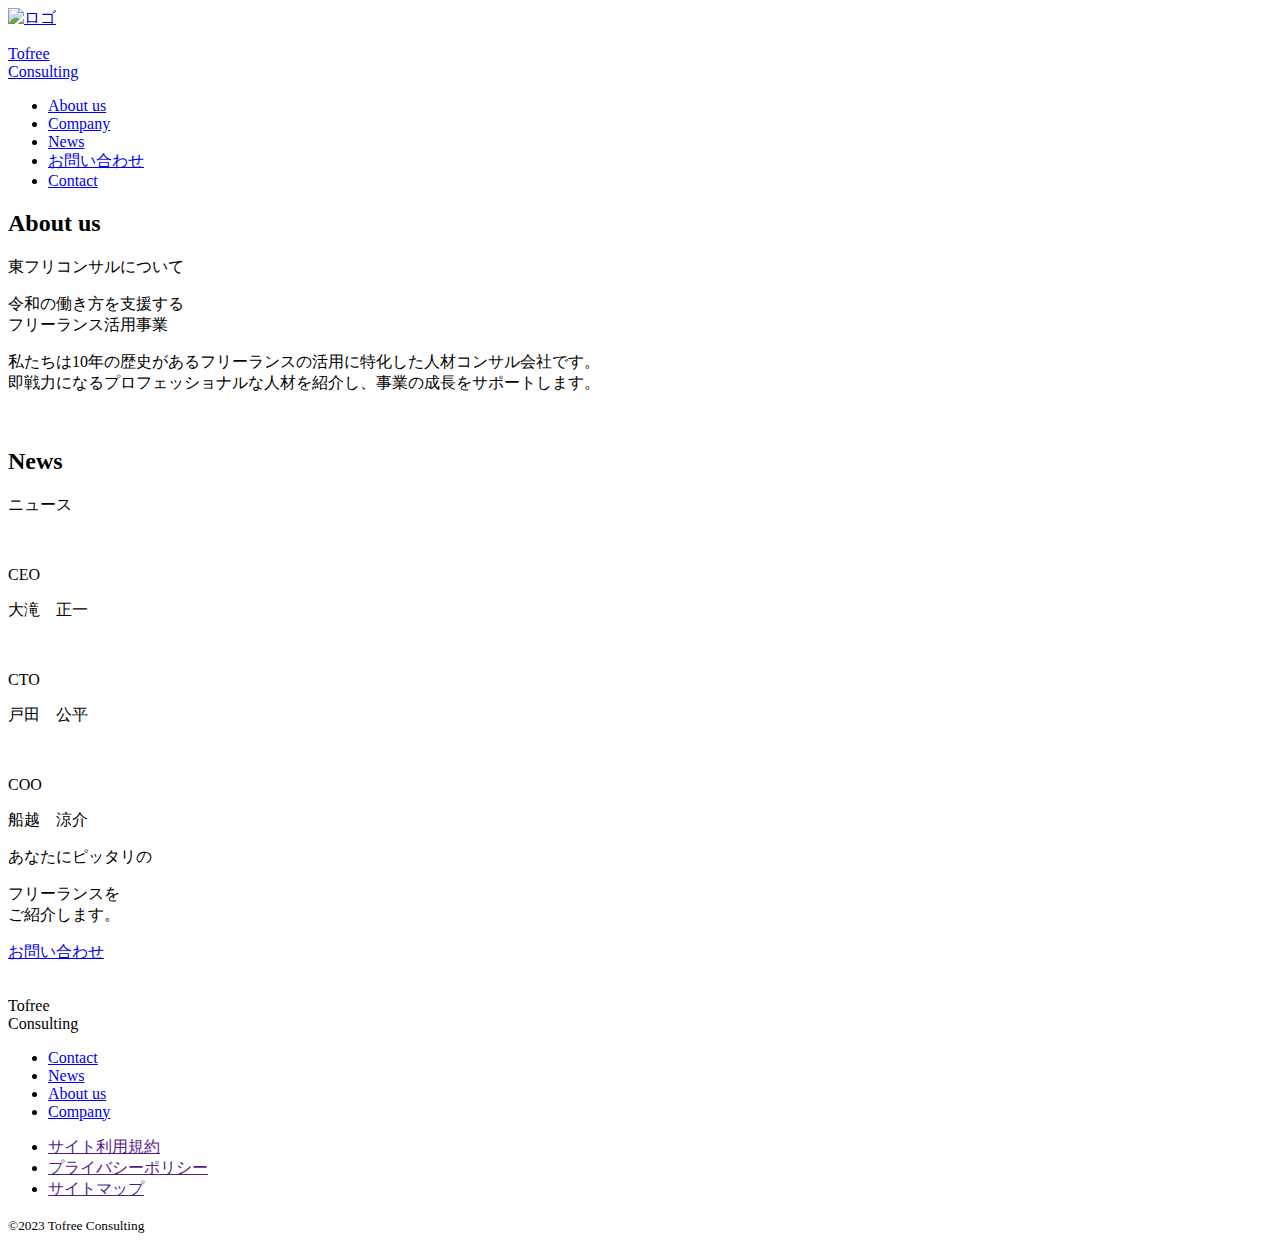
==== about.html @ 8a2fb038 "Create about.html" ====
<!DOCTYPE html>
<html lang="ja">
<head>
  <meta charset="UTF-8">
  <meta http-equiv="X-UA-Compatible" content="IE=edge">
  <meta name="viewport" content="width=device-width, initial-scale=1.0">
  <title>Tofree Consulting フリーランスの活用をコンサルする東フリコンサル</title>
   <!-- google font -->
   <link rel="preconnect" href="https://fonts.googleapis.com">
   <link rel="preconnect" href="https://fonts.gstatic.com" crossorigin>
   <link href="https://fonts.googleapis.com/css2?family=Montserrat:wght@400;500;600;700&family=Noto+Sans+JP:wght@400;500;700&display=swap" rel="stylesheet">
   <!-- jquery -->
   <script src="https://ajax.googleapis.com/ajax/libs/jquery/3.6.3/jquery.min.js"></script>
  <!-- original -->
  <link rel="stylesheet" href="./css/style.css">
  <script src="./js/style.min.js"></script>
</head>
<body>
  <header class="p-header" id="js-header">
    <div class="p-header__inner l-inner">
      <a href="index.html" class="p-header__logo c-logo">
        <img class="p-header__logo-img c-logo__img" src="./img/Logo.jpg" alt="ロゴ">
        <p class="p-header__logo-text c-logo__text">Tofree<br>Consulting</p>
      </a><!-- /.p-header__logo -->
      <div class="p-hamburger" id="js-hamburger">
        <span class="p-hamburger__icon"></span>
        <span class="p-hamburger__icon"></span>
        <span class="p-hamburger__icon"></span>
      </div>
      <nav class="p-header__nav">
        <ul class="p-header__lists">
          <li class="p-header__list">
            <a href="about.html" class="p-header__link">About us</a>
          </li>
          <li class="p-header__list">
            <a href="company.html" class="p-header__link">Company</a>
          </li>
          <li class="p-header__list">
            <a href="news.html" class="p-header__link">News</a>
          </li>
          <li class="p-header__list">
            <a href="contact.html" class="p-header__btn c-btn u-hidden-sp">お問い合わせ</a>
          </li>
          <li class="p-header__list">
            <a href="contact.html" class="p-header__link u-hidden-pc u-hidden-tab">Contact</a>
          </li>
        </ul>
      </nav>
    </div> <!-- /.p-header_inner -->
  </header>

  <div class="p-other-hero p-other-hero--about">
    <div class="c-section-head--white c-section-head p-other-hero__head">
      <h2 class="c-section-head__title">About us</h2>
      <p class="c-section-head__sub">東フリコンサルについて</p>
    </div><!-- /.c-section-head -->
  </div><!-- /.p-other-hero -->

  <div class="l-other-main">
    <div class="l-inner">
      <div class="p-about-head">
        <div class="p-about-head__body">
          <p class="p-about-head__title">令和の働き方を支援する<br>
            フリーランス活用事業</p>
          <p class="p-about-head__text">私たちは10年の歴史があるフリーランスの活用に特化した人材コンサル会社です。<br>
            即戦力になるプロフェッショナルな人材を紹介し、事業の成長をサポートします。</p>
        </div><!-- /.p-about-head__body -->
        <div class="p-about-head__img-wrap">
          <img src="./img/abouthead.jpg" alt="" class="p-about-head__img">
        </div><!-- /.p-about-head__img-wrap -->
      </div><!-- /.p-about-head -->
      <div class="p-about-cards">
        <div class="c-section-head">
          <h2 class="c-section-head__title">News</h2>
          <p class="c-section-head__sub">ニュース</p>
        </div><!-- /.c-section-head -->
        <div class="p-about-cards__items l-col3-cards">
          <div class="p-about-cards__item l-col3-cards__item">
            <img src="./img/aboutcard3.jpg" alt="" class="p-about-cards__img">
            <p class="p-about-cards__label">CEO</p>
            <p class="p-about-cards__name">大滝　正一</p>
          </div><!-- /.p-about-cards__item l-col3-cards__item -->
          <div class="p-about-cards__item l-col3-cards__item">
            <img src="./img/aboutcard2.jpg" alt="" class="p-about-cards__img">
            <p class="p-about-cards__label">CTO</p>
            <p class="p-about-cards__name">戸田　公平</p>
          </div><!-- /.p-about-cards__item l-col3-cards__item -->
          <div class="p-about-cards__item l-col3-cards__item">
            <img src="./img/aboutcard1.jpg" alt="" class="p-about-cards__img">
            <p class="p-about-cards__label">COO</p>
            <p class="p-about-cards__name">船越　涼介</p>
          </div><!-- /.p-about-cards__item l-col3-cards__item -->
        </div><!-- /.p-about-cards__items -->
      </div><!-- .p-about-cards -->
    </div><!-- /.l-inner -->
  </div><!-- /.l-other-main -->

  <div class="p-footer-contact">
    <div class="p-footer-contact__inner">
      <div class="p-footer-contact__body">
        <p class="p-footer-contact__text">
          あなたに<span class="p-footer-contact__text--strong">ピッタリ</span>の
        </p>
        <p class="p-footer-contact__text">
          <span class="p-footer-contact__text--big u-is-red">フリーランス</span>を<span class="u-is-red p-footer-contact__text--big"><br class="u-hidden-pc u-hidden-tab">ご紹介</span>します。
        </p>
        <a href="contact.html" class="p-footer-contact__btn c-btn">お問い合わせ</a>
      </div> <!-- /.p-footer-contact__body -->
    </div><!-- /.p-footer-contact_inner l-inner -->
  </div><!-- /.p-footer-contact -->

  <footer class="p-footer">
    <div class="p-footer__inner l-inner">
      <div class="p-footer__logo c-logo">
        <img src="./img/Logo.jpg" alt="" class="p-footer__logo-img">
        <p class="p-footer__logo-text c-logo__text">Tofree<br>Consulting</p>
      </div><!-- /.p-footer__logo -->
      <div class="p-footer__separate"></div>
      <nav class="p-footer__nav">
        <ul class="p-footer__nav-lists">
          <li class="p-footer__nav-list">
            <a href="contact.html" class="p-footer__nav-link">Contact</a>
          </li>
          <li class="p-footer__nav-list">
            <a href="news.html" class="p-footer__nav-link">News</a>
          </li>
          <li class="p-footer__nav-list">
            <a href="about.html" class="p-footer__nav-link">About us</a>
          </li>
          <li class="p-footer__nav-list">
            <a href="company.html" class="p-footer__nav-link">Company</a>
          </li>
        </ul>
        <ul class="p-footer__nav-lists">
          <li class="p-footer__nav-list2">
            <a href="" class="p-footer__nav-link">サイト利用規約</a>
          </li>
          <li class="p-footer__nav-list2">
            <a href="" class="p-footer__nav-link">プライバシーポリシー</a>
          </li>
          <li class="p-footer__nav-list2">
            <a href="" class="p-footer__nav-link">サイトマップ</a>
          </li>
        </ul>
      </nav><!-- /.p-footer__nav -->
    </div><!-- /.p-footer__inner inner -->
  </footer>

  <div class="p-copy">
    <div class="p-copy__inner inner">
      <small class="p-copy__text">©2023 Tofree Consulting</small>
    </div><!-- /.p-copy__inner inner -->
  </div><!-- /.p-copy -->
</body>
</html>
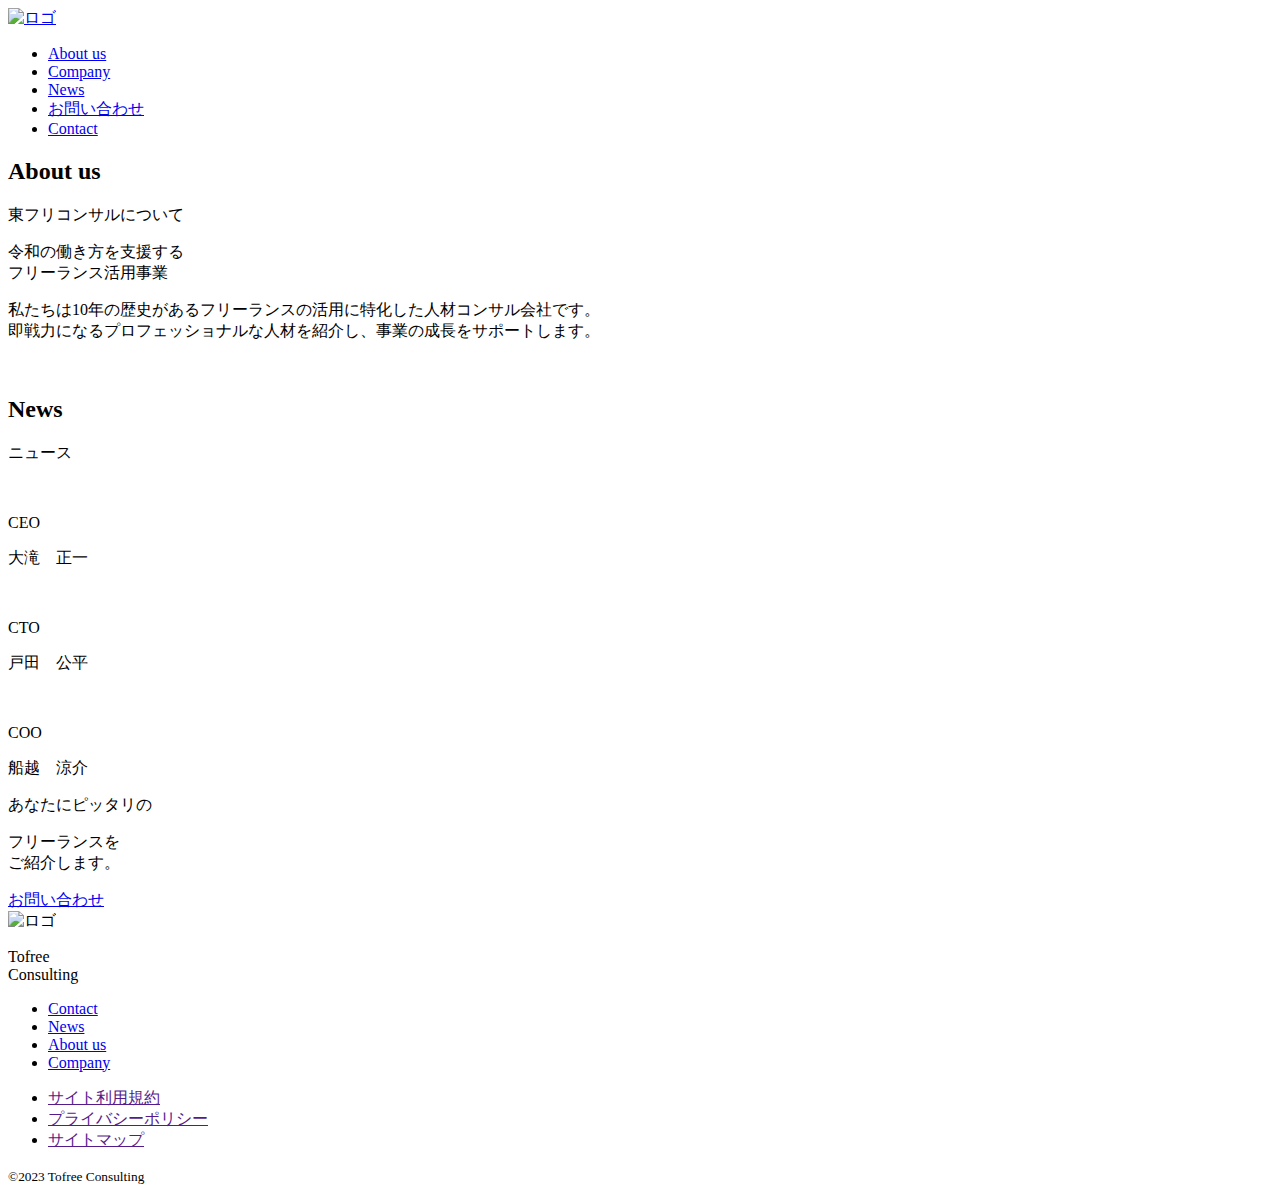
==== commit 7ffa2ac8: "Update about.html" ====
--- a/about.html
+++ b/about.html
@@ -1,155 +1,157 @@
 <!DOCTYPE html>
 <html lang="ja">
+
 <head>
-  <meta charset="UTF-8">
-  <meta http-equiv="X-UA-Compatible" content="IE=edge">
-  <meta name="viewport" content="width=device-width, initial-scale=1.0">
-  <title>Tofree Consulting フリーランスの活用をコンサルする東フリコンサル</title>
-   <!-- google font -->
-   <link rel="preconnect" href="https://fonts.googleapis.com">
-   <link rel="preconnect" href="https://fonts.gstatic.com" crossorigin>
-   <link href="https://fonts.googleapis.com/css2?family=Montserrat:wght@400;500;600;700&family=Noto+Sans+JP:wght@400;500;700&display=swap" rel="stylesheet">
-   <!-- jquery -->
-   <script src="https://ajax.googleapis.com/ajax/libs/jquery/3.6.3/jquery.min.js"></script>
-  <!-- original -->
-  <link rel="stylesheet" href="./css/style.css">
-  <script src="./js/style.min.js"></script>
+	<meta charset="UTF-8">
+	<meta http-equiv="X-UA-Compatible" content="IE=edge">
+	<meta name="viewport" content="width=device-width, initial-scale=1.0">
+	<title>Tofree Consulting フリーランスの活用をコンサルする東フリコンサル</title>
+	<!-- google font -->
+	<link rel="preconnect" href="https://fonts.googleapis.com">
+	<link rel="preconnect" href="https://fonts.gstatic.com" crossorigin>
+	<link href="https://fonts.googleapis.com/css2?family=Montserrat:wght@400;500;600;700&family=Noto+Sans+JP:wght@400;500;700&display=swap" rel="stylesheet">
+	<!-- jquery -->
+	<script src="https://ajax.googleapis.com/ajax/libs/jquery/3.6.3/jquery.min.js"></script>
+	<!-- original -->
+	<link rel="stylesheet" href="https://yuuu-code.github.io/figma-coco/css/style.css">
+	<script src="https://yuuu-code.github.io/figma-coco/js/style.min.js"></script>
 </head>
+
 <body>
-  <header class="p-header" id="js-header">
-    <div class="p-header__inner l-inner">
-      <a href="index.html" class="p-header__logo c-logo">
-        <img class="p-header__logo-img c-logo__img" src="./img/Logo.jpg" alt="ロゴ">
-        <p class="p-header__logo-text c-logo__text">Tofree<br>Consulting</p>
-      </a><!-- /.p-header__logo -->
-      <div class="p-hamburger" id="js-hamburger">
-        <span class="p-hamburger__icon"></span>
-        <span class="p-hamburger__icon"></span>
-        <span class="p-hamburger__icon"></span>
-      </div>
-      <nav class="p-header__nav">
-        <ul class="p-header__lists">
-          <li class="p-header__list">
-            <a href="about.html" class="p-header__link">About us</a>
-          </li>
-          <li class="p-header__list">
-            <a href="company.html" class="p-header__link">Company</a>
-          </li>
-          <li class="p-header__list">
-            <a href="news.html" class="p-header__link">News</a>
-          </li>
-          <li class="p-header__list">
-            <a href="contact.html" class="p-header__btn c-btn u-hidden-sp">お問い合わせ</a>
-          </li>
-          <li class="p-header__list">
-            <a href="contact.html" class="p-header__link u-hidden-pc u-hidden-tab">Contact</a>
-          </li>
-        </ul>
-      </nav>
-    </div> <!-- /.p-header_inner -->
-  </header>
+	<header class="p-header" id="js-header">
+		<div class="p-header__inner l-inner">
+			<a href="index.html" class="p-header__logo c-logo">
+				<img class="p-header__logo-img c-logo__img" src="https://github.com/Yuuu-code/figma-coco/blob/main/Logo.jpg?raw=true" alt="ロゴ">
+			</a><!-- /.p-header__logo -->
+			<div class="p-hamburger" id="js-hamburger">
+				<span class="p-hamburger__icon"></span>
+				<span class="p-hamburger__icon"></span>
+				<span class="p-hamburger__icon"></span>
+			</div>
+			<nav class="p-header__nav">
+				<ul class="p-header__lists">
+					<li class="p-header__list">
+						<a href="about.html" class="p-header__link">About us</a>
+					</li>
+					<li class="p-header__list">
+						<a href="company.html" class="p-header__link">Company</a>
+					</li>
+					<li class="p-header__list">
+						<a href="news.html" class="p-header__link">News</a>
+					</li>
+					<li class="p-header__list">
+						<a href="contact.html" class="p-header__btn c-btn u-hidden-sp">お問い合わせ</a>
+					</li>
+					<li class="p-header__list">
+						<a href="contact.html" class="p-header__link u-hidden-pc u-hidden-tab">Contact</a>
+					</li>
+				</ul>
+			</nav>
+		</div> <!-- /.p-header_inner -->
+	</header>
 
-  <div class="p-other-hero p-other-hero--about">
-    <div class="c-section-head--white c-section-head p-other-hero__head">
-      <h2 class="c-section-head__title">About us</h2>
-      <p class="c-section-head__sub">東フリコンサルについて</p>
-    </div><!-- /.c-section-head -->
-  </div><!-- /.p-other-hero -->
+	<div class="p-other-hero p-other-hero--about">
+		<div class="c-section-head--white c-section-head p-other-hero__head">
+			<h2 class="c-section-head__title">About us</h2>
+			<p class="c-section-head__sub">東フリコンサルについて</p>
+		</div><!-- /.c-section-head -->
+	</div><!-- /.p-other-hero -->
 
-  <div class="l-other-main">
-    <div class="l-inner">
-      <div class="p-about-head">
-        <div class="p-about-head__body">
-          <p class="p-about-head__title">令和の働き方を支援する<br>
-            フリーランス活用事業</p>
-          <p class="p-about-head__text">私たちは10年の歴史があるフリーランスの活用に特化した人材コンサル会社です。<br>
-            即戦力になるプロフェッショナルな人材を紹介し、事業の成長をサポートします。</p>
-        </div><!-- /.p-about-head__body -->
-        <div class="p-about-head__img-wrap">
-          <img src="./img/abouthead.jpg" alt="" class="p-about-head__img">
-        </div><!-- /.p-about-head__img-wrap -->
-      </div><!-- /.p-about-head -->
-      <div class="p-about-cards">
-        <div class="c-section-head">
-          <h2 class="c-section-head__title">News</h2>
-          <p class="c-section-head__sub">ニュース</p>
-        </div><!-- /.c-section-head -->
-        <div class="p-about-cards__items l-col3-cards">
-          <div class="p-about-cards__item l-col3-cards__item">
-            <img src="./img/aboutcard3.jpg" alt="" class="p-about-cards__img">
-            <p class="p-about-cards__label">CEO</p>
-            <p class="p-about-cards__name">大滝　正一</p>
-          </div><!-- /.p-about-cards__item l-col3-cards__item -->
-          <div class="p-about-cards__item l-col3-cards__item">
-            <img src="./img/aboutcard2.jpg" alt="" class="p-about-cards__img">
-            <p class="p-about-cards__label">CTO</p>
-            <p class="p-about-cards__name">戸田　公平</p>
-          </div><!-- /.p-about-cards__item l-col3-cards__item -->
-          <div class="p-about-cards__item l-col3-cards__item">
-            <img src="./img/aboutcard1.jpg" alt="" class="p-about-cards__img">
-            <p class="p-about-cards__label">COO</p>
-            <p class="p-about-cards__name">船越　涼介</p>
-          </div><!-- /.p-about-cards__item l-col3-cards__item -->
-        </div><!-- /.p-about-cards__items -->
-      </div><!-- .p-about-cards -->
-    </div><!-- /.l-inner -->
-  </div><!-- /.l-other-main -->
+	<div class="l-other-main">
+		<div class="l-inner">
+			<div class="p-about-head">
+				<div class="p-about-head__body">
+					<p class="p-about-head__title">令和の働き方を支援する<br>
+						フリーランス活用事業</p>
+					<p class="p-about-head__text">私たちは10年の歴史があるフリーランスの活用に特化した人材コンサル会社です。<br>
+						即戦力になるプロフェッショナルな人材を紹介し、事業の成長をサポートします。</p>
+				</div><!-- /.p-about-head__body -->
+				<div class="p-about-head__img-wrap">
+					<img src="https://github.com/Yuuu-code/figma-coco/blob/main/abouthead.jpg?raw=true" alt="" class="p-about-head__img">
+				</div><!-- /.p-about-head__img-wrap -->
+			</div><!-- /.p-about-head -->
+			<div class="p-about-cards">
+				<div class="c-section-head">
+					<h2 class="c-section-head__title">News</h2>
+					<p class="c-section-head__sub">ニュース</p>
+				</div><!-- /.c-section-head -->
+				<div class="p-about-cards__items l-col3-cards">
+					<div class="p-about-cards__item l-col3-cards__item">
+						<img src="https://github.com/Yuuu-code/figma-coco/blob/main/aboutcard3.jpg?raw=true" alt="" class="p-about-cards__img">
+						<p class="p-about-cards__label">CEO</p>
+						<p class="p-about-cards__name">大滝　正一</p>
+					</div><!-- /.p-about-cards__item l-col3-cards__item -->
+					<div class="p-about-cards__item l-col3-cards__item">
+						<img src="https://github.com/Yuuu-code/figma-coco/blob/main/aboutcard2.jpg?raw=true" alt="" class="p-about-cards__img">
+						<p class="p-about-cards__label">CTO</p>
+						<p class="p-about-cards__name">戸田　公平</p>
+					</div><!-- /.p-about-cards__item l-col3-cards__item -->
+					<div class="p-about-cards__item l-col3-cards__item">
+						<img src="https://github.com/Yuuu-code/figma-coco/blob/main/aboutcard1.jpg?raw=true" alt="" class="p-about-cards__img">
+						<p class="p-about-cards__label">COO</p>
+						<p class="p-about-cards__name">船越　涼介</p>
+					</div><!-- /.p-about-cards__item l-col3-cards__item -->
+				</div><!-- /.p-about-cards__items -->
+			</div><!-- .p-about-cards -->
+		</div><!-- /.l-inner -->
+	</div><!-- /.l-other-main -->
 
-  <div class="p-footer-contact">
-    <div class="p-footer-contact__inner">
-      <div class="p-footer-contact__body">
-        <p class="p-footer-contact__text">
-          あなたに<span class="p-footer-contact__text--strong">ピッタリ</span>の
-        </p>
-        <p class="p-footer-contact__text">
-          <span class="p-footer-contact__text--big u-is-red">フリーランス</span>を<span class="u-is-red p-footer-contact__text--big"><br class="u-hidden-pc u-hidden-tab">ご紹介</span>します。
-        </p>
-        <a href="contact.html" class="p-footer-contact__btn c-btn">お問い合わせ</a>
-      </div> <!-- /.p-footer-contact__body -->
-    </div><!-- /.p-footer-contact_inner l-inner -->
-  </div><!-- /.p-footer-contact -->
+	<div class="p-footer-contact">
+		<div class="p-footer-contact__inner">
+			<div class="p-footer-contact__body">
+				<p class="p-footer-contact__text">
+					あなたに<span class="p-footer-contact__text--strong">ピッタリ</span>の
+				</p>
+				<p class="p-footer-contact__text">
+					<span class="p-footer-contact__text--big u-is-red">フリーランス</span>を<span class="u-is-red p-footer-contact__text--big"><br class="u-hidden-pc u-hidden-tab">ご紹介</span>します。
+				</p>
+				<a href="contact.html" class="p-footer-contact__btn c-btn">お問い合わせ</a>
+			</div> <!-- /.p-footer-contact__body -->
+		</div><!-- /.p-footer-contact_inner l-inner -->
+	</div><!-- /.p-footer-contact -->
 
-  <footer class="p-footer">
-    <div class="p-footer__inner l-inner">
-      <div class="p-footer__logo c-logo">
-        <img src="./img/Logo.jpg" alt="" class="p-footer__logo-img">
-        <p class="p-footer__logo-text c-logo__text">Tofree<br>Consulting</p>
-      </div><!-- /.p-footer__logo -->
-      <div class="p-footer__separate"></div>
-      <nav class="p-footer__nav">
-        <ul class="p-footer__nav-lists">
-          <li class="p-footer__nav-list">
-            <a href="contact.html" class="p-footer__nav-link">Contact</a>
-          </li>
-          <li class="p-footer__nav-list">
-            <a href="news.html" class="p-footer__nav-link">News</a>
-          </li>
-          <li class="p-footer__nav-list">
-            <a href="about.html" class="p-footer__nav-link">About us</a>
-          </li>
-          <li class="p-footer__nav-list">
-            <a href="company.html" class="p-footer__nav-link">Company</a>
-          </li>
-        </ul>
-        <ul class="p-footer__nav-lists">
-          <li class="p-footer__nav-list2">
-            <a href="" class="p-footer__nav-link">サイト利用規約</a>
-          </li>
-          <li class="p-footer__nav-list2">
-            <a href="" class="p-footer__nav-link">プライバシーポリシー</a>
-          </li>
-          <li class="p-footer__nav-list2">
-            <a href="" class="p-footer__nav-link">サイトマップ</a>
-          </li>
-        </ul>
-      </nav><!-- /.p-footer__nav -->
-    </div><!-- /.p-footer__inner inner -->
-  </footer>
+	<footer class="p-footer">
+		<div class="p-footer__inner l-inner">
+			<div class="p-footer__logo c-logo">
+				<img src="https://github.com/Yuuu-code/figma-coco/blob/main/Logo.jpg?raw=true" alt="ロゴ" class="p-footer__logo-img">
+				<p class="p-footer__logo-text c-logo__text">Tofree<br>Consulting</p>
+			</div><!-- /.p-footer__logo -->
+			<div class="p-footer__separate"></div>
+			<nav class="p-footer__nav">
+				<ul class="p-footer__nav-lists">
+					<li class="p-footer__nav-list">
+						<a href="contact.html" class="p-footer__nav-link">Contact</a>
+					</li>
+					<li class="p-footer__nav-list">
+						<a href="news.html" class="p-footer__nav-link">News</a>
+					</li>
+					<li class="p-footer__nav-list">
+						<a href="about.html" class="p-footer__nav-link">About us</a>
+					</li>
+					<li class="p-footer__nav-list">
+						<a href="company.html" class="p-footer__nav-link">Company</a>
+					</li>
+				</ul>
+				<ul class="p-footer__nav-lists">
+					<li class="p-footer__nav-list2">
+						<a href="" class="p-footer__nav-link">サイト利用規約</a>
+					</li>
+					<li class="p-footer__nav-list2">
+						<a href="" class="p-footer__nav-link">プライバシーポリシー</a>
+					</li>
+					<li class="p-footer__nav-list2">
+						<a href="" class="p-footer__nav-link">サイトマップ</a>
+					</li>
+				</ul>
+			</nav><!-- /.p-footer__nav -->
+		</div><!-- /.p-footer__inner inner -->
+	</footer>
 
-  <div class="p-copy">
-    <div class="p-copy__inner inner">
-      <small class="p-copy__text">©2023 Tofree Consulting</small>
-    </div><!-- /.p-copy__inner inner -->
-  </div><!-- /.p-copy -->
+	<div class="p-copy">
+		<div class="p-copy__inner inner">
+			<small class="p-copy__text">©2023 Tofree Consulting</small>
+		</div><!-- /.p-copy__inner inner -->
+	</div><!-- /.p-copy -->
 </body>
+
 </html>
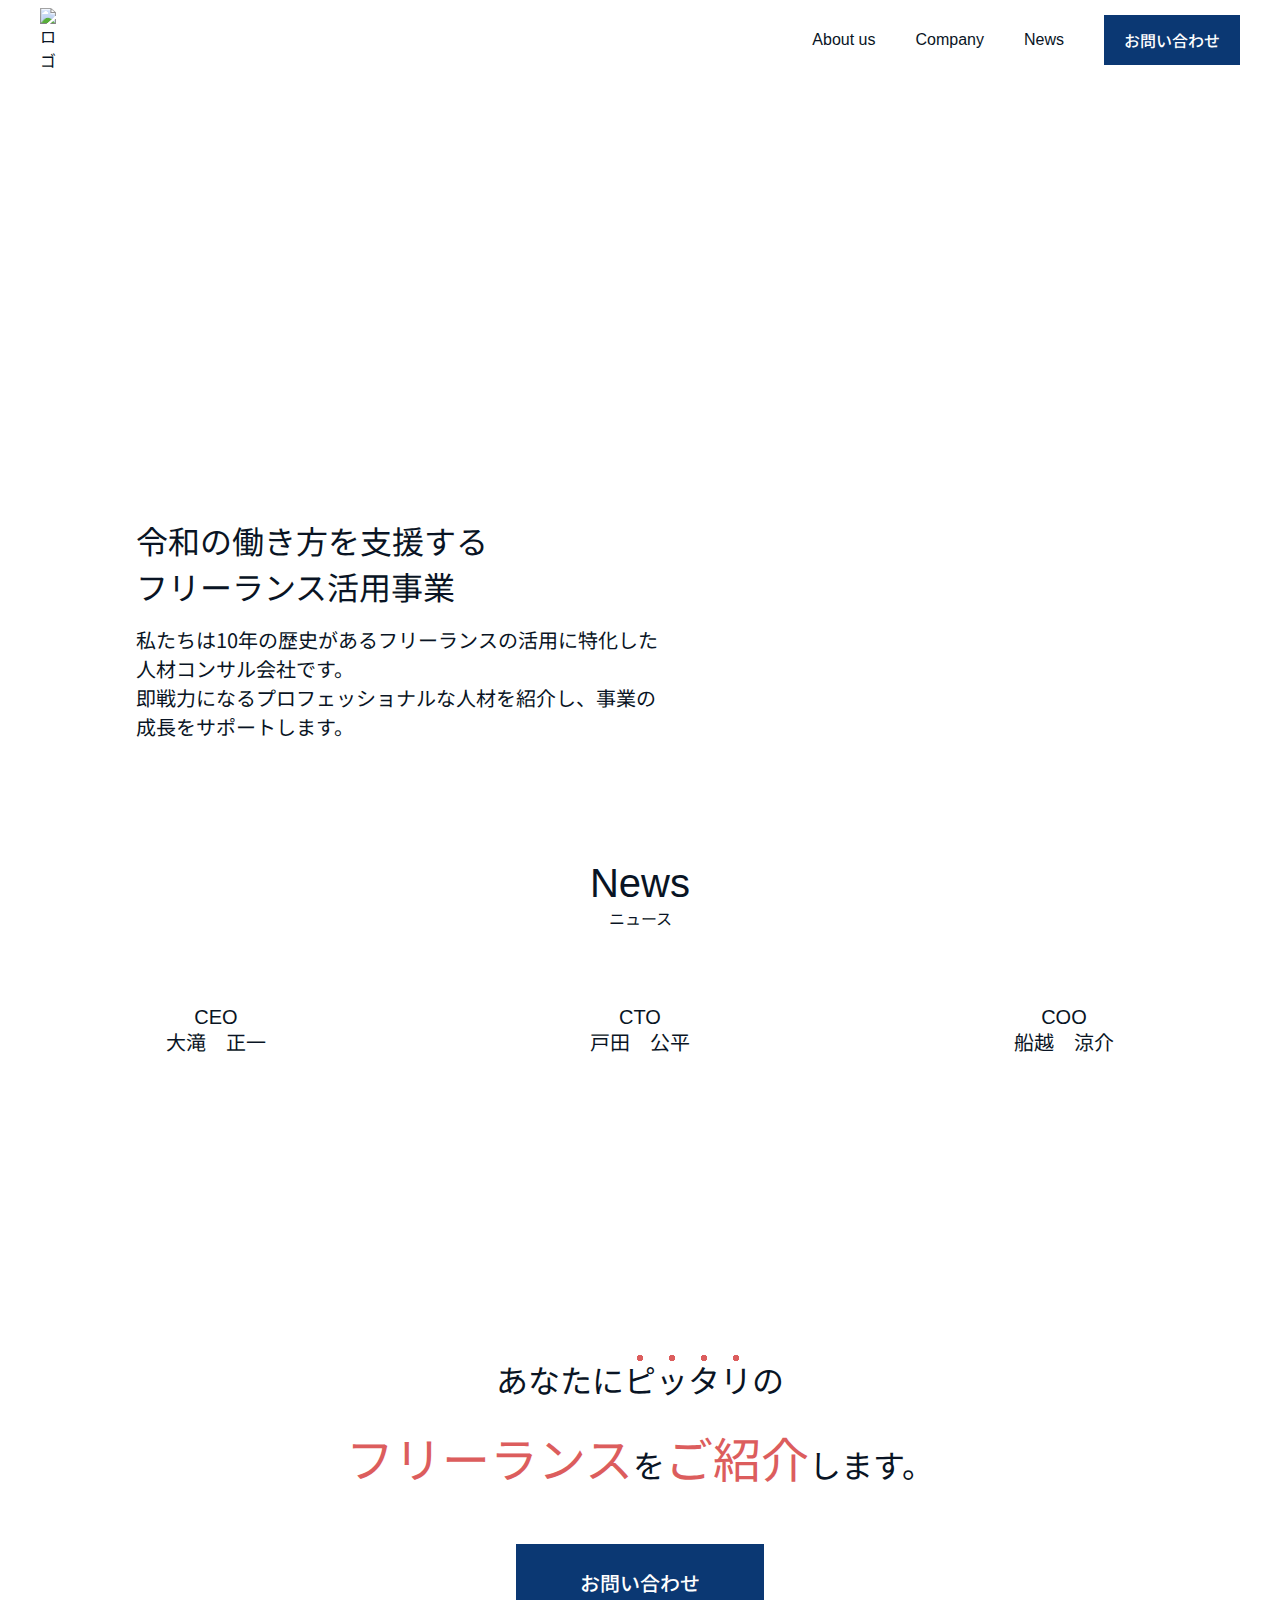
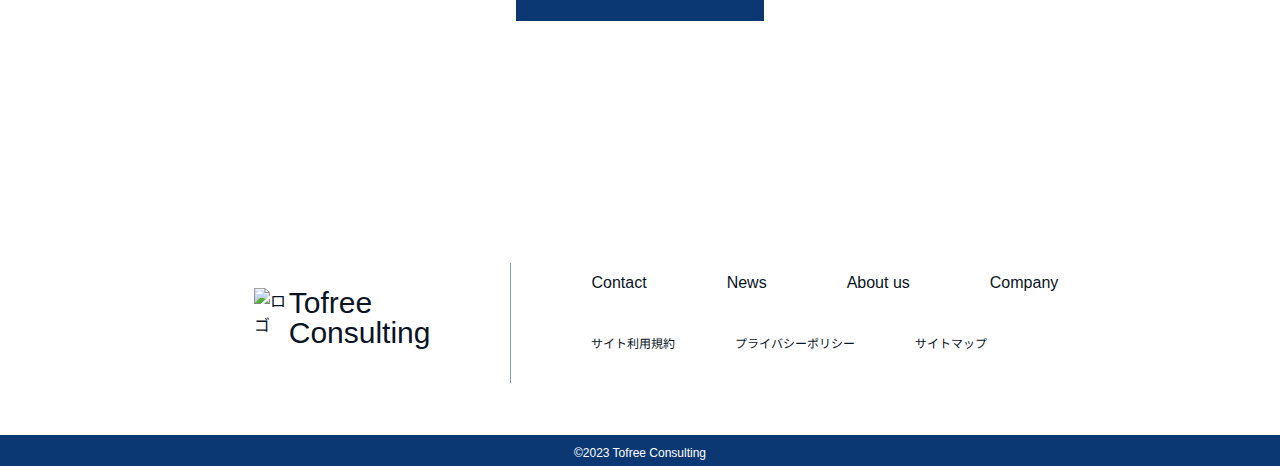
==== commit f2c6916a: "Update about.html" ====
--- a/about.html
+++ b/about.html
@@ -13,8 +13,8 @@
 	<!-- jquery -->
 	<script src="https://ajax.googleapis.com/ajax/libs/jquery/3.6.3/jquery.min.js"></script>
 	<!-- original -->
-	<link rel="stylesheet" href="https://yuuu-code.github.io/figma-coco/css/style.css">
-	<script src="https://yuuu-code.github.io/figma-coco/js/style.min.js"></script>
+	<link rel="stylesheet" href="https://yuuu-code.github.io/figma-coco/style.css">
+	<script src="https://yuuu-code.github.io/figma-coco/style.js"></script>
 </head>
 
 <body>
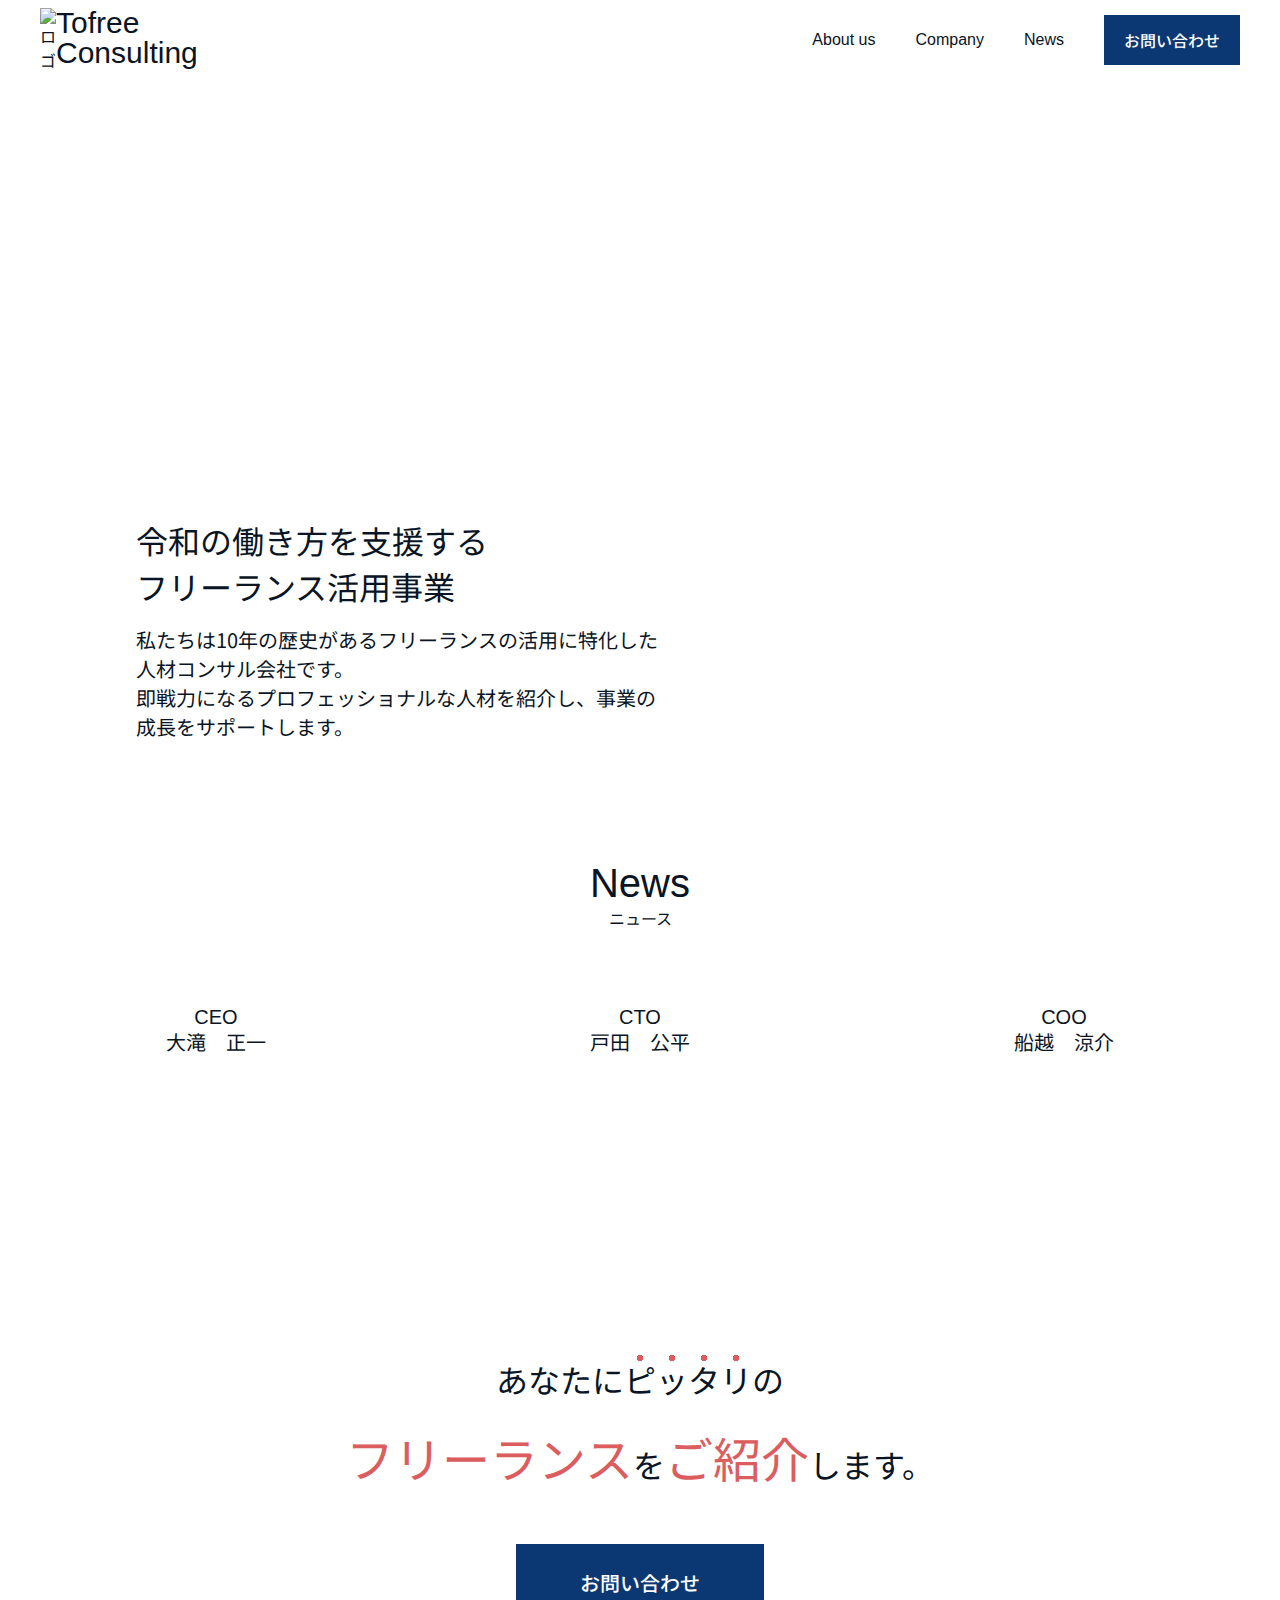
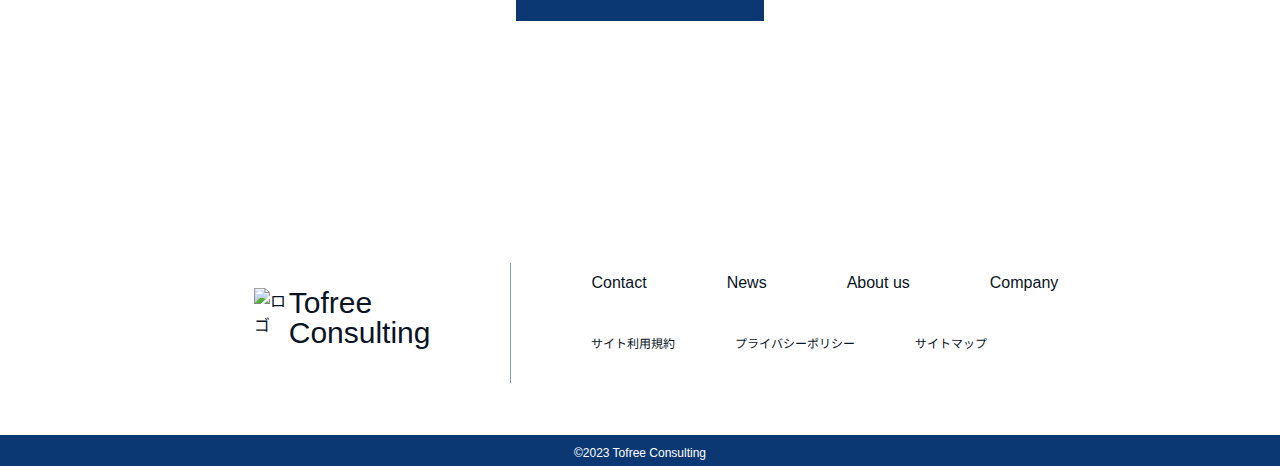
==== commit b738fb49: "Update about.html" ====
--- a/about.html
+++ b/about.html
@@ -22,6 +22,7 @@
 		<div class="p-header__inner l-inner">
 			<a href="index.html" class="p-header__logo c-logo">
 				<img class="p-header__logo-img c-logo__img" src="https://github.com/Yuuu-code/figma-coco/blob/main/Logo.jpg?raw=true" alt="ロゴ">
+				<p class="p-footer__logo-text c-logo__text">Tofree<br>Consulting</p>
 			</a><!-- /.p-header__logo -->
 			<div class="p-hamburger" id="js-hamburger">
 				<span class="p-hamburger__icon"></span>
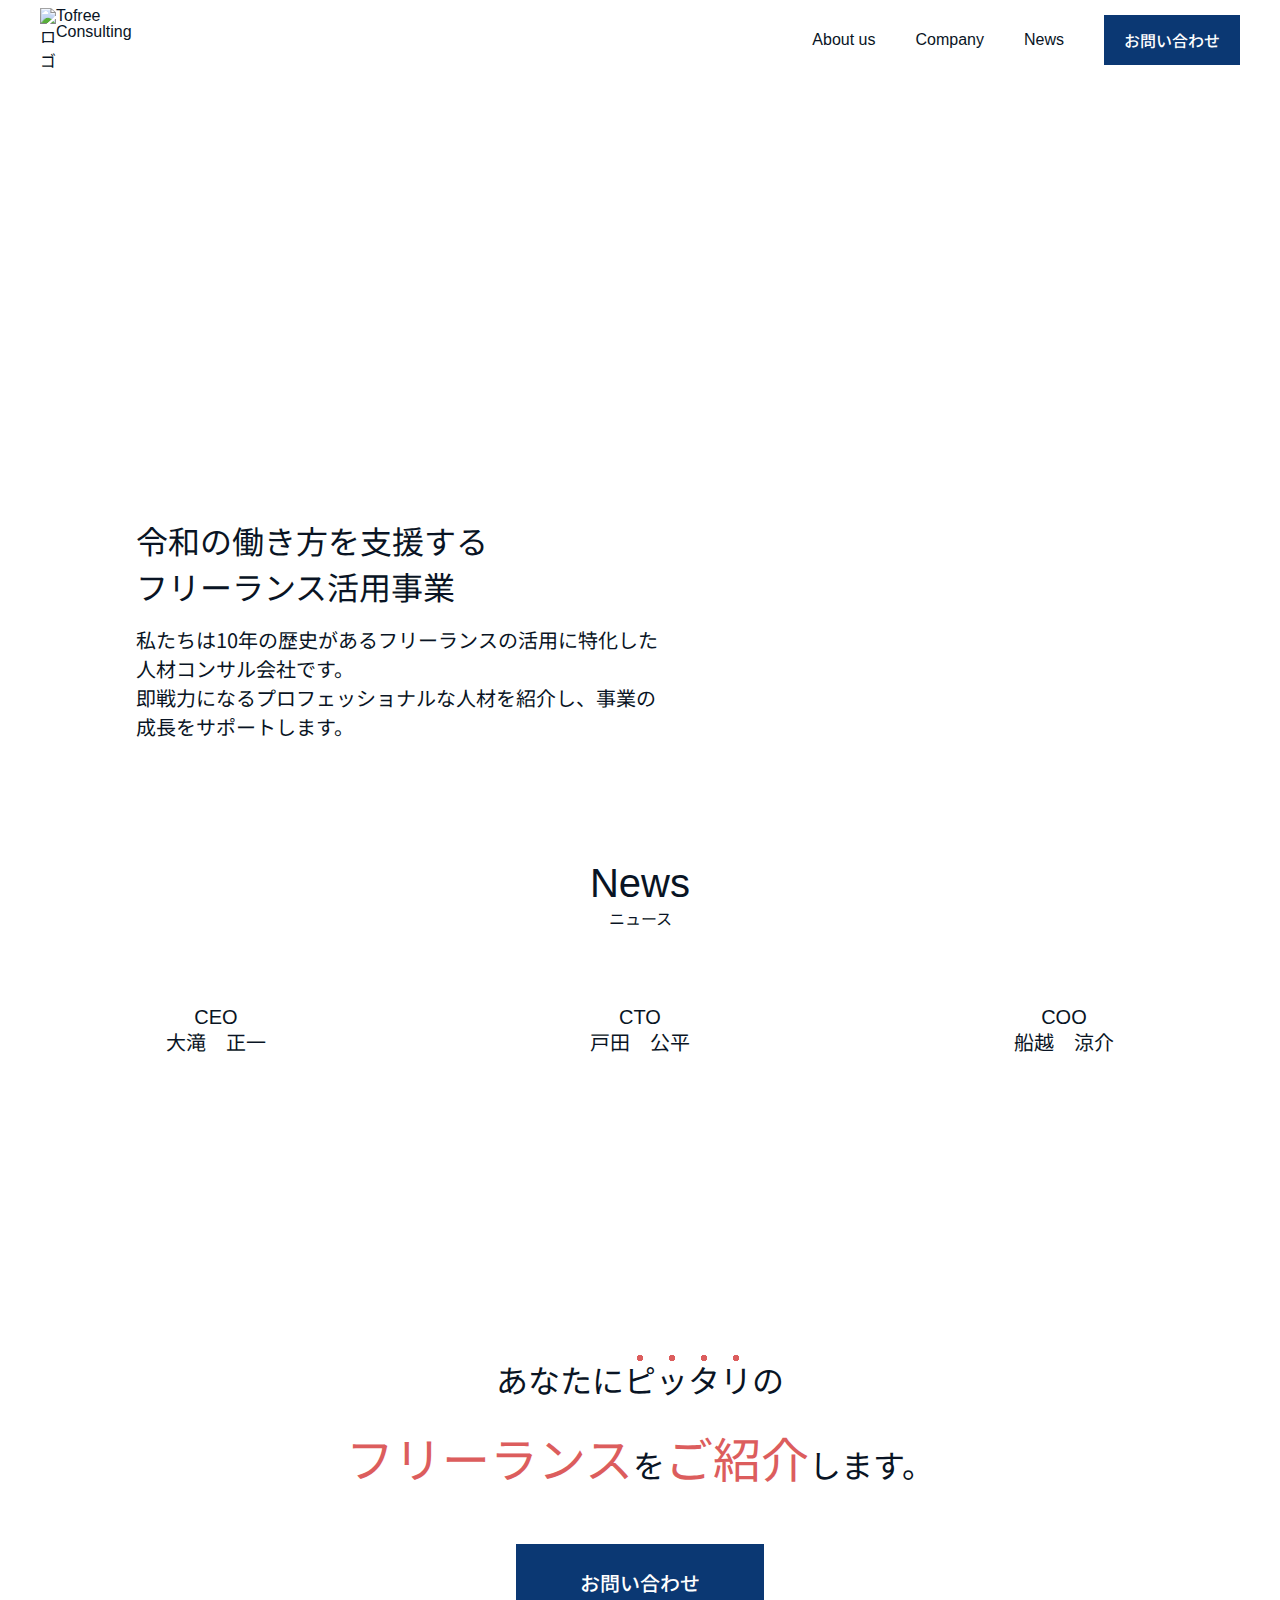
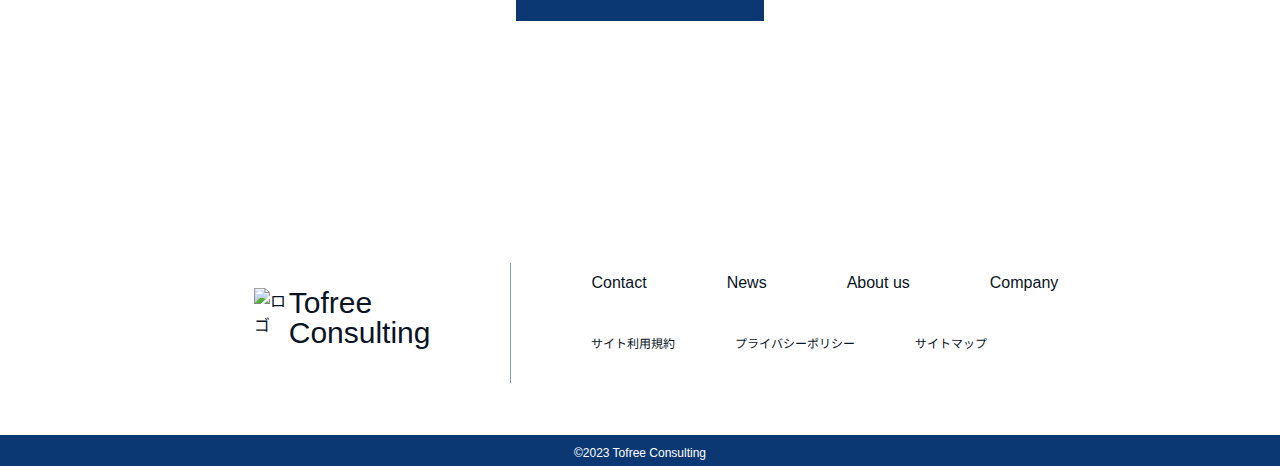
==== commit 1a42d490: "Update about.html" ====
--- a/about.html
+++ b/about.html
@@ -22,7 +22,7 @@
 		<div class="p-header__inner l-inner">
 			<a href="index.html" class="p-header__logo c-logo">
 				<img class="p-header__logo-img c-logo__img" src="https://github.com/Yuuu-code/figma-coco/blob/main/Logo.jpg?raw=true" alt="ロゴ">
-				<p class="p-footer__logo-text c-logo__text">Tofree<br>Consulting</p>
+				<p class="p-header__logo-text c-logo__text">Tofree<br>Consulting</p>
 			</a><!-- /.p-header__logo -->
 			<div class="p-hamburger" id="js-hamburger">
 				<span class="p-hamburger__icon"></span>
